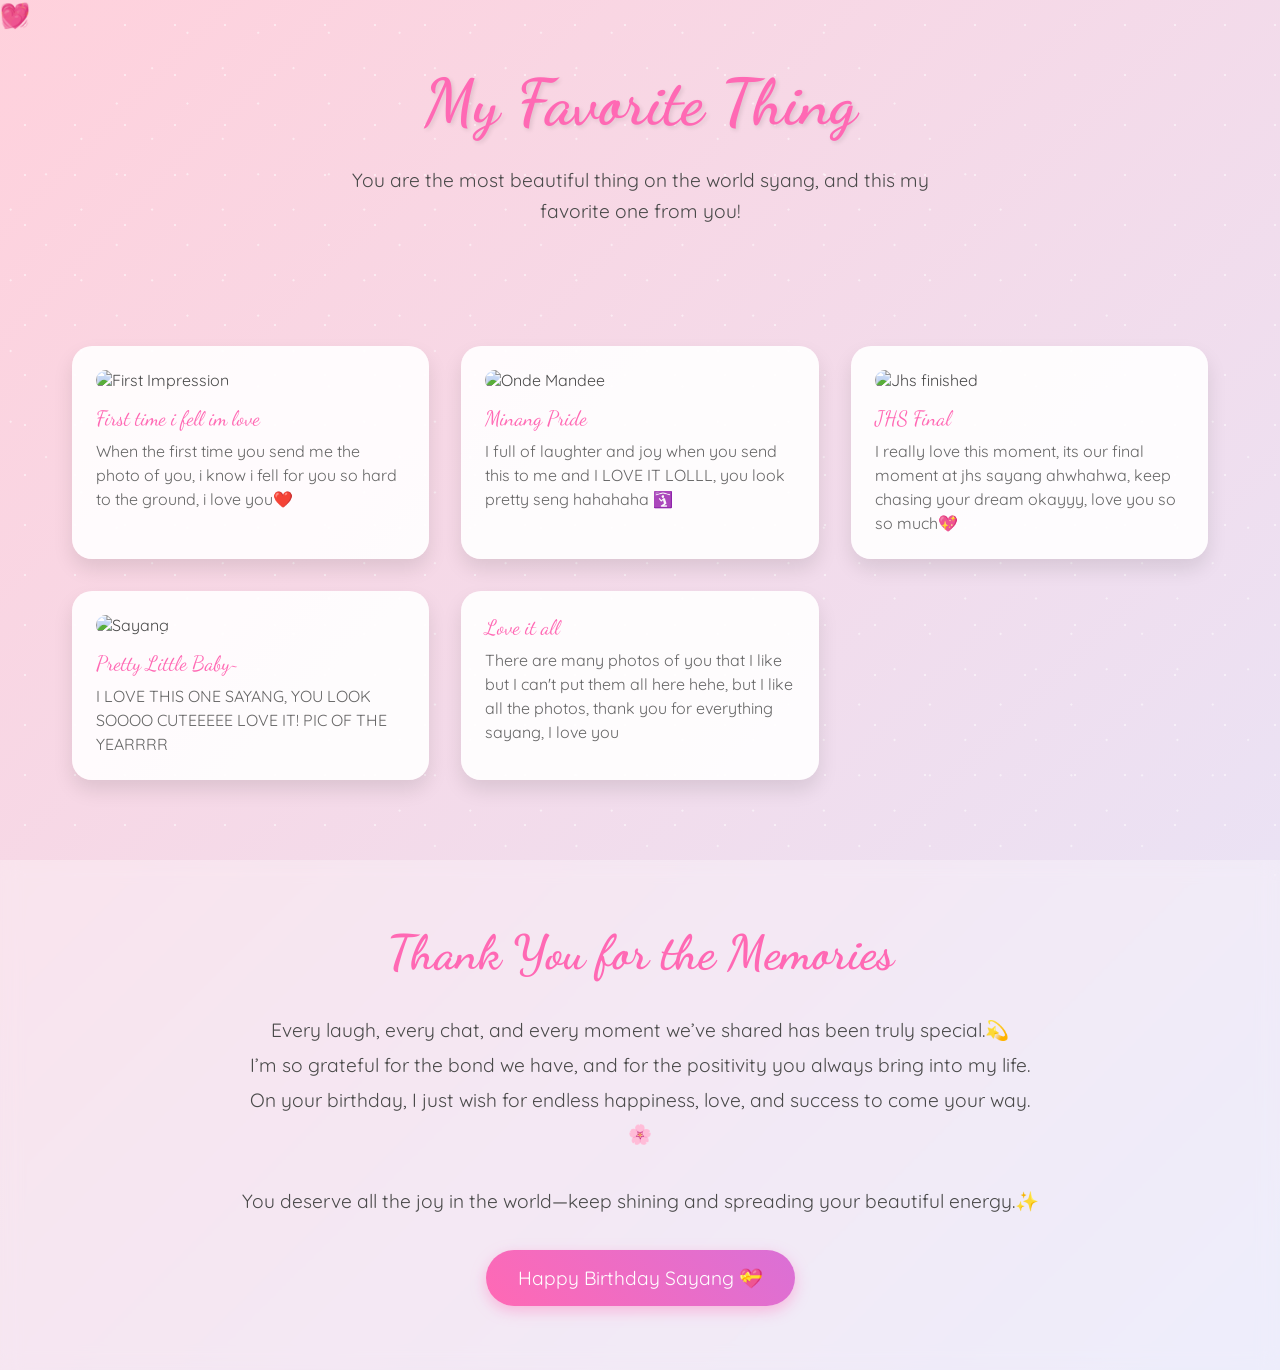
==== end.html @ 7c856da2 "Create birthday-themed HTML page with animations This HTML file contains a birthday-themed webpage w" ====
<!DOCTYPE html>
<html lang="en">

<head>
    <meta charset="UTF-8">
    <meta name="viewport" content="width=device-width, initial-scale=1.0">
    <title>The art of yourself rat ✨</title>
    <style>
        @import url('https://fonts.googleapis.com/css2?family=Dancing+Script:wght@700&family=Quicksand:wght@300;400;500;600&display=swap');

        * {
            margin: 0;
            padding: 0;
            box-sizing: border-box;
        }

        body {
            min-height: 100vh;
            background: linear-gradient(135deg,
                    #ffd1dc 0%,
                    #e6e6fa 25%,
                    #ffefd5 50%,
                    #e6e6fa 75%,
                    #ffd1dc 100%);
            background-size: 400% 400%;
            animation: gradientFlow 15s ease infinite;
            font-family: 'Quicksand', sans-serif;
            overflow-x: hidden;
            color: #4a4a4a;
        }

        @keyframes gradientFlow {
            0% {
                background-position: 0% 50%;
            }

            50% {
                background-position: 100% 50%;
            }

            100% {
                background-position: 0% 50%;
            }
        }

        /* Enhanced Sparkle Effect */
        .magic-sparkles {
            position: fixed;
            top: 0;
            left: 0;
            width: 100%;
            height: 100%;
            pointer-events: none;
            z-index: 1;
        }

        .sparkle {
            position: absolute;
            width: 6px;
            height: 6px;
            border-radius: 50%;
            background-color: white;
            animation: twinkle var(--duration, 4s) ease-in-out infinite;
            opacity: 0;
        }

        @keyframes twinkle {

            0%,
            100% {
                opacity: 0;
                transform: scale(0.5);
            }

            50% {
                opacity: 0.8;
                transform: scale(1);
            }
        }

        /* Generate 50 sparkles with different positions and animations */
        .magic-sparkles::before,
        .magic-sparkles::after {
            content: '';
            position: absolute;
            width: 100%;
            height: 100%;
            background-image: radial-gradient(circle, white 1px, transparent 1px);
            background-size: 50px 50px;
            animation: sparkleLayer 8s linear infinite;
            opacity: 0.5;
        }

        .magic-sparkles::after {
            animation-delay: -4s;
            transform: rotate(45deg);
        }

        @keyframes sparkleLayer {
            0% {
                transform: translateY(0);
            }

            100% {
                transform: translateY(-50px);
            }
        }

        /* Floating Hearts */
        .floating-hearts {
            position: fixed;
            width: 100%;
            height: 100%;
            pointer-events: none;
            z-index: 2;
        }

        .heart {
            position: absolute;
            font-size: 1.5rem;
            color: rgba(255, 105, 180, 0.6);
            animation: floatHeart var(--float-duration, 6s) ease-in-out infinite;
            animation-delay: var(--delay, 0s);
        }

        @keyframes floatHeart {
            0% {
                transform: translate(0, 100vh) rotate(0deg);
            }

            100% {
                transform: translate(var(--translate-x, 0), -100vh) rotate(360deg);
            }
        }

        /* Welcome Section */
        .welcome {
            text-align: center;
            padding: 4rem 2rem;
            position: relative;
            z-index: 3;
        }

        .welcome h1 {
            font-family: 'Dancing Script', cursive;
            font-size: 4rem;
            color: #ff69b4;
            text-shadow: 2px 2px 4px rgba(0, 0, 0, 0.1);
            animation: fadeInScale 2s ease;
        }

        .welcome p {
            font-size: 1.2rem;
            max-width: 600px;
            margin: 1.5rem auto;
            line-height: 1.6;
            animation: fadeIn 2s ease 0.5s both;
        }

        /* Enhanced Memory Cards */
        .memory-container {
            max-width: 1200px;
            margin: 0 auto;
            padding: 2rem;
            display: grid;
            grid-template-columns: repeat(auto-fit, minmax(300px, 1fr));
            gap: 2rem;
            z-index: 3;
            position: relative;
        }

        .memory-card {
            background: rgba(255, 255, 255, 0.9);
            border-radius: 20px;
            padding: 1.5rem;
            box-shadow: 0 10px 20px rgba(0, 0, 0, 0.1);
            transition: all 0.5s cubic-bezier(0.4, 0, 0.2, 1);
            position: relative;
            overflow: hidden;
        }

        .memory-card:hover {
            transform: translateY(-10px) scale(1.02);
            box-shadow: 0 15px 30px rgba(0, 0, 0, 0.15);
        }

        .memory-card::before {
            content: '';
            position: absolute;
            top: 0;
            left: 0;
            width: 100%;
            height: 100%;
            background: linear-gradient(45deg, transparent, rgba(255, 255, 255, 0.4), transparent);
            transform: translateX(-100%);
            transition: 0.5s;
        }

        .memory-card:hover::before {
            transform: translateX(100%);
        }

        .memory-img {
            width: 100%;
            height: 250px;
            object-fit: cover;
            border-radius: 15px;
            margin-bottom: 1rem;
            transition: transform 0.5s ease;
        }

        .memory-card:hover .memory-img {
            transform: scale(1.05);
        }

        .memory-date {
            font-family: 'Dancing Script', cursive;
            color: #ff69b4;
            font-size: 1.3rem;
            margin-bottom: 0.5rem;
        }

        .memory-caption {
            font-size: 1rem;
            line-height: 1.5;
            color: #666;
        }

        /* Final Message Section */
        .final-message {
            text-align: center;
            padding: 4rem 2rem;
            background: rgba(255, 255, 255, 0.3);
            backdrop-filter: blur(10px);
            margin-top: 3rem;
            position: relative;
            z-index: 3;
        }

        .final-message h2 {
            font-family: 'Dancing Script', cursive;
            font-size: 3rem;
            color: #ff69b4;
            margin-bottom: 2rem;
            animation: heartbeat 2s infinite;
        }

        @keyframes heartbeat {

            0%,
            100% {
                transform: scale(1);
            }

            50% {
                transform: scale(1.1);
            }
        }

        .final-message p {
            font-size: 1.2rem;
            max-width: 800px;
            margin: 0 auto 2rem;
            line-height: 1.8;
        }

        .goodbye-btn {
            display: inline-block;
            padding: 1rem 2rem;
            font-size: 1.2rem;
            background: linear-gradient(45deg, #ff69b4, #da70d6);
            color: white;
            border: none;
            border-radius: 50px;
            cursor: pointer;
            text-decoration: none;
            transition: all 0.3s ease;
            box-shadow: 0 5px 15px rgba(255, 105, 180, 0.4);
            animation: float 3s infinite ease-in-out;
        }

        .goodbye-btn:hover {
            transform: translateY(-5px);
            box-shadow: 0 8px 20px rgba(255, 105, 180, 0.6);
        }

        @keyframes float {

            0%,
            100% {
                transform: translateY(0);
            }

            50% {
                transform: translateY(-10px);
            }
        }

        /* Animations */
        @keyframes fadeInScale {
            0% {
                opacity: 0;
                transform: scale(0.8);
            }

            100% {
                opacity: 1;
                transform: scale(1);
            }
        }

        @keyframes fadeIn {
            0% {
                opacity: 0;
            }

            100% {
                opacity: 1;
            }
        }

        /* Generate Hearts */
        .js-generate-hearts {
            position: fixed;
            width: 100%;
            height: 100%;
            pointer-events: none;
            z-index: 2;
        }

        /* Custom Scrollbar */
        ::-webkit-scrollbar {
            width: 12px;
        }

        ::-webkit-scrollbar-track {
            background: rgba(255, 255, 255, 0.4);
        }

        ::-webkit-scrollbar-thumb {
            background: linear-gradient(45deg, #ff69b4, #da70d6);
            border-radius: 6px;
        }

        /* Responsive Design */
        @media (max-width: 768px) {
            .welcome h1 {
                font-size: 3rem;
            }

            .memory-container {
                grid-template-columns: 1fr;
            }

            .final-message h2 {
                font-size: 2.5rem;
            }
        }
    </style>
</head>

<body>
    <div class="magic-sparkles"></div>
    <div class="floating-hearts">
        <!-- Hearts will be generated via CSS -->
        <div class="heart" style="--float-duration: 6s; --delay: 0s; --translate-x: 20px;">💝</div>
        <div class="heart" style="--float-duration: 8s; --delay: 1s; --translate-x: -30px;">💖</div>
        <div class="heart" style="--float-duration: 7s; --delay: 2s; --translate-x: 40px;">💗</div>
        <div class="heart" style="--float-duration: 9s; --delay: 3s; --translate-x: -20px;">💓</div>
        <div class="heart" style="--float-duration: 5s; --delay: 4s; --translate-x: 30px;">💕</div>
    </div>

    <section class="welcome">
        <h1>My Favorite Thing</h1>
        <p>You are the most beautiful thing on the world syang, and this my favorite one from you!</p>
    </section>

    <div class="memory-container">
        <div class="memory-card">
            <img src="/storage/emulated/0/Pictures/Lovers/firstimp.jpg" alt="First Impression" class="memory-img">
            <div class="memory-date">First time i fell im love</div>
            <div class="memory-caption">When the first time you send me the photo of you, i know i fell for you so hard to the ground, i love you❤️</div>
        </div>
        <div class="memory-card">
            <img src="/storage/emulated/0/Pictures/Lovers/Ratuuu.jpg" alt="Onde Mandee" class="memory-img">
            <div class="memory-date">Minang Pride</div>
            <div class="memory-caption">I full of laughter and joy when you send this to me and I LOVE IT LOLLL, you look pretty seng hahahaha 🛐 </div>
        </div>
        <div class="memory-card">
            <img src="/storage/emulated/0/Pictures/Lovers/jhsfinal.jpg" alt="Jhs finished" class="memory-img">
            <div class="memory-date">JHS Final</div>
            <div class="memory-caption">I really love this moment, its our final moment at jhs sayang ahwhahwa, keep chasing your dream okayyy, love you so so much💖</div>
        </div>
        <div class="memory-card">
            <img src="/storage/emulated/0/Pictures/Lovers/love1.jpg" alt="Sayang" class="memory-img">
            <div class="memory-date">Pretty Little Baby~</div>
            <div class="memory-caption">I LOVE THIS ONE SAYANG, YOU LOOK SOOOO CUTEEEEE LOVE IT! PIC OF THE YEARRRR</div>
        </div>
      <div class="memory-card">
            <div class="memory-date">Love it all</div>
            <div class="memory-caption">There are many photos of you that I like but I can't put them all here hehe, but I like all the photos, thank you for everything sayang, I love you</div>
        </div>
      
    </div>

    <section class="final-message">
        <h2>Thank You for the Memories</h2>
        <p>Every laugh, every chat, and every moment we’ve shared has been truly special.💫<br>
            I’m so grateful for the bond we have, and for the positivity you always bring into my life.<br>
            On your birthday, I just wish for endless happiness, love, and success to come your way.🌸</p>
        <p>You deserve all the joy in the world—keep shining and spreading your beautiful energy.✨</p>
        <a href="#" class="goodbye-btn">Happy Birthday Sayang 💝</a>
    </section>
</body>

</html>
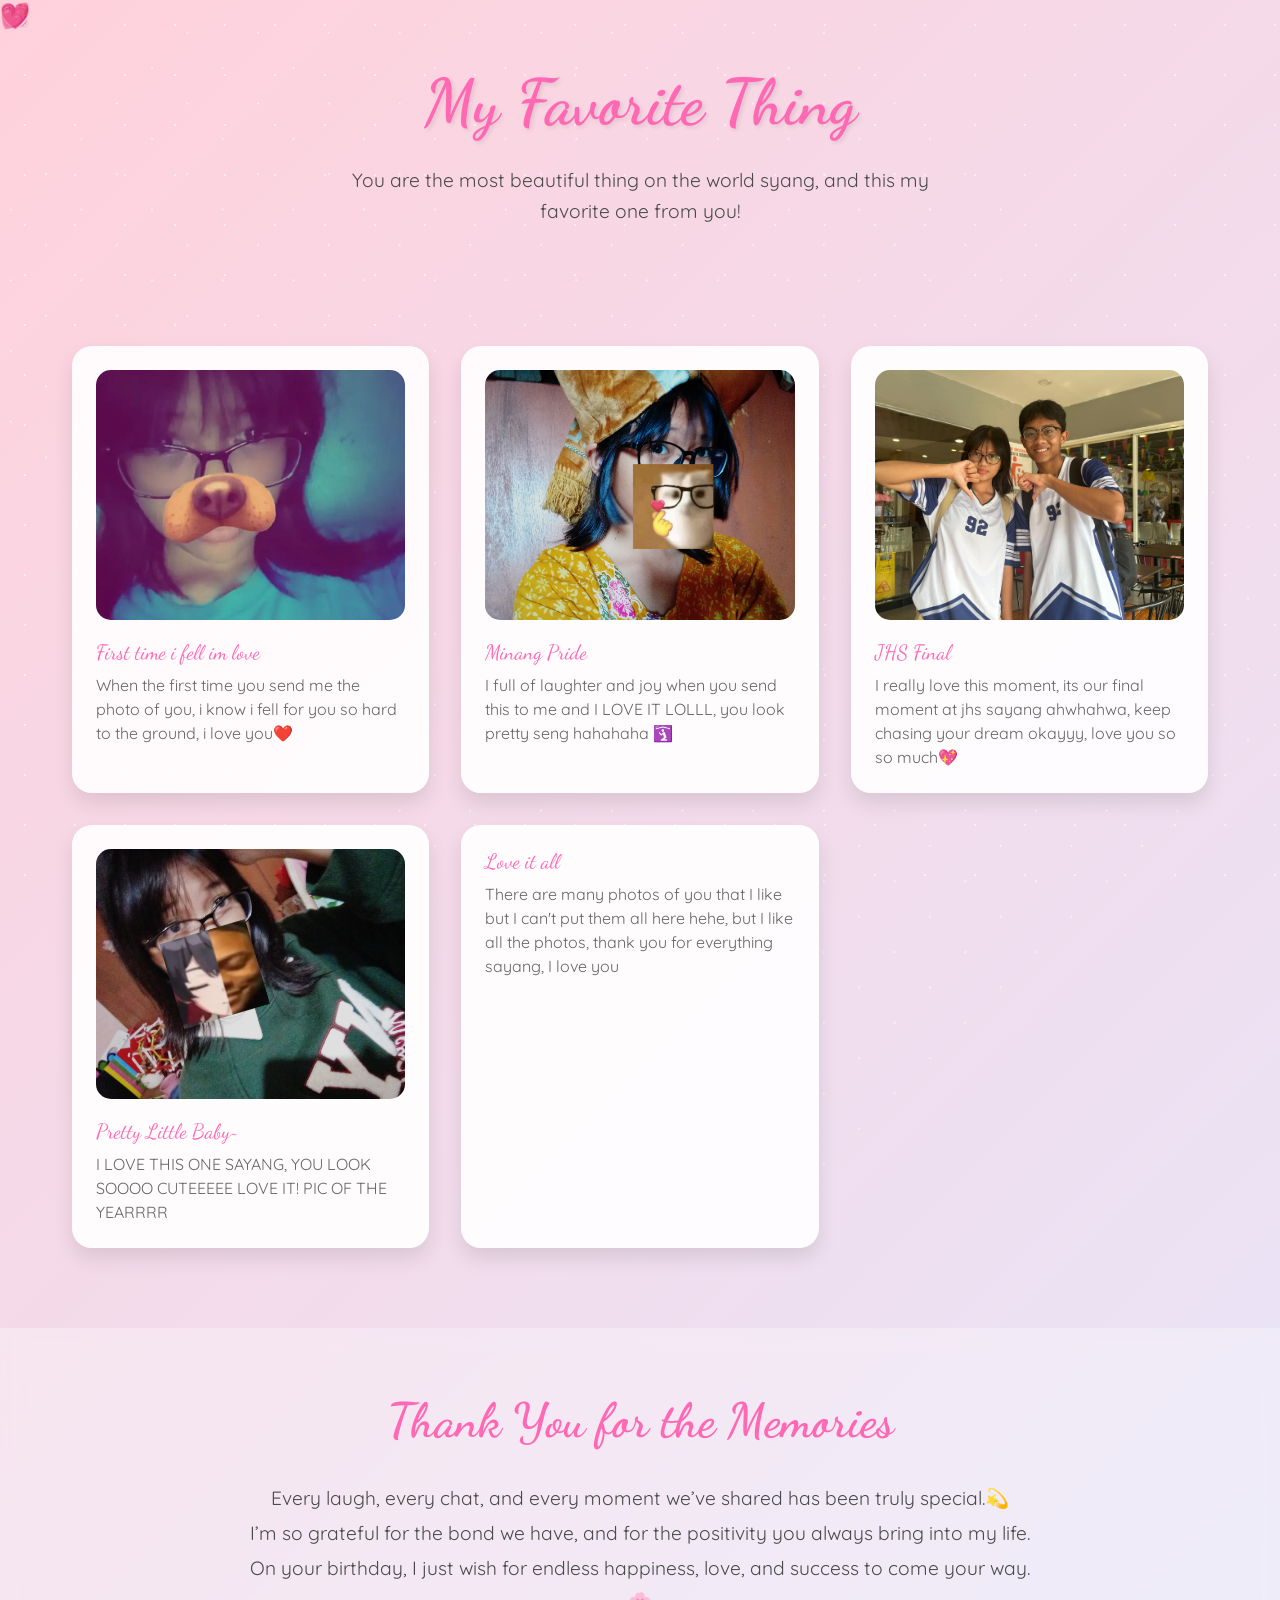
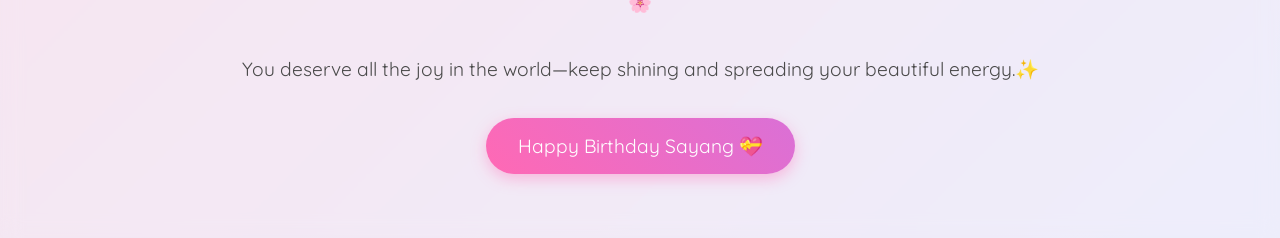
==== commit 6c8cf391: "Create end.html" ====
--- a/end.html
+++ b/end.html
@@ -377,22 +377,22 @@
 
     <div class="memory-container">
         <div class="memory-card">
-            <img src="/storage/emulated/0/Pictures/Lovers/firstimp.jpg" alt="First Impression" class="memory-img">
+            <img src="firstimp.jpg" alt="First Impression" class="memory-img">
             <div class="memory-date">First time i fell im love</div>
             <div class="memory-caption">When the first time you send me the photo of you, i know i fell for you so hard to the ground, i love you❤️</div>
         </div>
         <div class="memory-card">
-            <img src="/storage/emulated/0/Pictures/Lovers/Ratuuu.jpg" alt="Onde Mandee" class="memory-img">
+            <img src="Ratuuu.jpg" alt="Onde Mandee" class="memory-img">
             <div class="memory-date">Minang Pride</div>
             <div class="memory-caption">I full of laughter and joy when you send this to me and I LOVE IT LOLLL, you look pretty seng hahahaha 🛐 </div>
         </div>
         <div class="memory-card">
-            <img src="/storage/emulated/0/Pictures/Lovers/jhsfinal.jpg" alt="Jhs finished" class="memory-img">
+            <img src="jhsfinal.jpg" alt="Jhs finished" class="memory-img">
             <div class="memory-date">JHS Final</div>
             <div class="memory-caption">I really love this moment, its our final moment at jhs sayang ahwhahwa, keep chasing your dream okayyy, love you so so much💖</div>
         </div>
         <div class="memory-card">
-            <img src="/storage/emulated/0/Pictures/Lovers/love1.jpg" alt="Sayang" class="memory-img">
+            <img src="love1.jpg" alt="Sayang" class="memory-img">
             <div class="memory-date">Pretty Little Baby~</div>
             <div class="memory-caption">I LOVE THIS ONE SAYANG, YOU LOOK SOOOO CUTEEEEE LOVE IT! PIC OF THE YEARRRR</div>
         </div>
